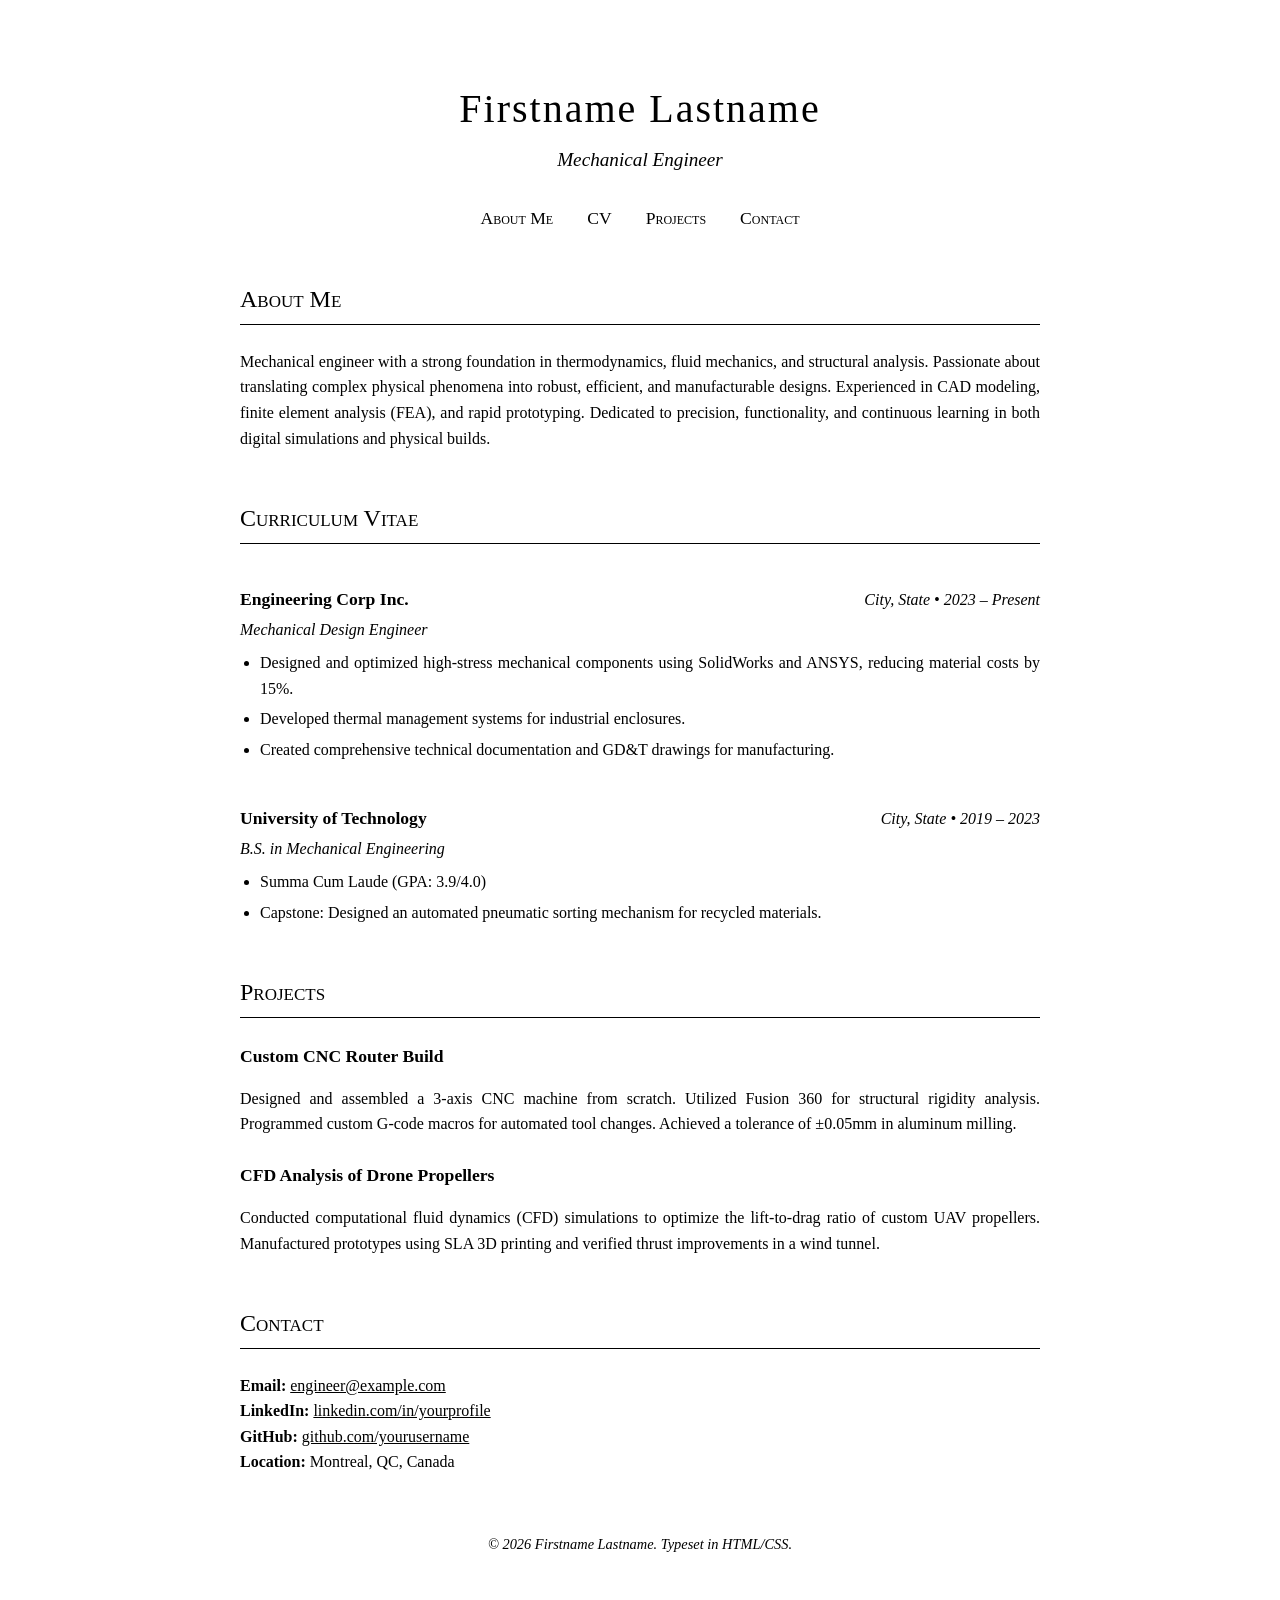
==== index.html @ 658aca53 "change main.html name to index.html" ====
<!DOCTYPE html>
<html lang="en">
<head>
    <meta charset="UTF-8">
    <meta name="viewport" content="width=device-width, initial-scale=1.0">
    <title>Mechanical Engineer CV</title>
    
    <style>
        @import url('https://fonts.cdnfonts.com/css/latin-modern-roman');

        :root {
            --text-color: #000000;
            --bg-color: #ffffff;
        }

        body {
            font-family: 'Latin Modern Roman', 'Computer Modern Roman', 'Times New Roman', Times, serif;
            color: var(--text-color);
            background-color: var(--bg-color);
            line-height: 1.6;
            max-width: 800px;
            margin: 0 auto;
            padding: 50px 20px;
            text-align: justify;
        }

        header {
            text-align: center;
            margin-bottom: 3em;
        }

        h1 {
            font-weight: normal;
            font-size: 2.5em;
            margin-bottom: 0.1em;
            letter-spacing: 0.05em;
        }

        .subtitle {
            font-style: italic;
            font-size: 1.2em;
            margin-top: 0;
            margin-bottom: 1.5em;
        }

        nav a {
            color: var(--text-color);
            text-decoration: none;
            margin: 0 15px;
            font-variant: small-caps;
            font-size: 1.1em;
        }

        nav a:hover {
            text-decoration: underline;
        }

        h2 {
            font-weight: normal;
            font-variant: small-caps;
            font-size: 1.5em;
            border-bottom: 1px solid var(--text-color);
            padding-bottom: 5px;
            margin-top: 2em;
            margin-bottom: 1em;
        }

        h3 {
            font-weight: bold;
            font-size: 1.1em;
            margin-bottom: 0.2em;
        }

        /* CV Specific Styling */
        .cv-entry {
            margin-bottom: 1.5em;
        }

        .cv-header {
            display: flex;
            justify-content: space-between;
            align-items: baseline;
        }

        .cv-location-date {
            font-style: italic;
        }

        .cv-role {
            font-style: italic;
            margin-bottom: 0.5em;
        }

        ul {
            margin-top: 0.5em;
            padding-left: 20px;
        }

        li {
            margin-bottom: 0.3em;
        }

        a {
            color: var(--text-color);
        }

        footer {
            text-align: center;
            margin-top: 4em;
            font-size: 0.9em;
            font-style: italic;
        }

        /* Mobile responsiveness for CV dates */
        @media (max-width: 600px) {
            .cv-header {
                flex-direction: column;
            }
        }
    </style>
</head>
<body>

    <header>
        <h1>Firstname Lastname</h1>
        <p class="subtitle">Mechanical Engineer</p>
        <nav>
            <a href="#about">About Me</a>
            <a href="#cv">CV</a>
            <a href="#projects">Projects</a>
            <a href="#contact">Contact</a>
        </nav>
    </header>

    <main>
        <section id="about">
            <h2>About Me</h2>
            <p>
                Mechanical engineer with a strong foundation in thermodynamics, fluid mechanics, and structural analysis. Passionate about translating complex physical phenomena into robust, efficient, and manufacturable designs. Experienced in CAD modeling, finite element analysis (FEA), and rapid prototyping. Dedicated to precision, functionality, and continuous learning in both digital simulations and physical builds.
            </p>
        </section>

        <section id="cv">
            <h2>Curriculum Vitae</h2>
            
            <div class="cv-entry">
                <div class="cv-header">
                    <h3>Engineering Corp Inc.</h3>
                    <span class="cv-location-date">City, State • 2023 – Present</span>
                </div>
                <div class="cv-role">Mechanical Design Engineer</div>
                <ul>
                    <li>Designed and optimized high-stress mechanical components using SolidWorks and ANSYS, reducing material costs by 15%.</li>
                    <li>Developed thermal management systems for industrial enclosures.</li>
                    <li>Created comprehensive technical documentation and GD&T drawings for manufacturing.</li>
                </ul>
            </div>

            <div class="cv-entry">
                <div class="cv-header">
                    <h3>University of Technology</h3>
                    <span class="cv-location-date">City, State • 2019 – 2023</span>
                </div>
                <div class="cv-role">B.S. in Mechanical Engineering</div>
                <ul>
                    <li>Summa Cum Laude (GPA: 3.9/4.0)</li>
                    <li>Capstone: Designed an automated pneumatic sorting mechanism for recycled materials.</li>
                </ul>
            </div>
        </section>

        <section id="projects">
            <h2>Projects</h2>
            
            <div class="cv-entry">
                <h3>Custom CNC Router Build</h3>
                <p>Designed and assembled a 3-axis CNC machine from scratch. Utilized Fusion 360 for structural rigidity analysis. Programmed custom G-code macros for automated tool changes. Achieved a tolerance of ±0.05mm in aluminum milling.</p>
            </div>

            <div class="cv-entry">
                <h3>CFD Analysis of Drone Propellers</h3>
                <p>Conducted computational fluid dynamics (CFD) simulations to optimize the lift-to-drag ratio of custom UAV propellers. Manufactured prototypes using SLA 3D printing and verified thrust improvements in a wind tunnel.</p>
            </div>
        </section>

        <section id="contact">
            <h2>Contact</h2>
            <p>
                <strong>Email:</strong> <a href="mailto:engineer@example.com">engineer@example.com</a><br>
                <strong>LinkedIn:</strong> <a href="#">linkedin.com/in/yourprofile</a><br>
                <strong>GitHub:</strong> <a href="#">github.com/yourusername</a><br>
                <strong>Location:</strong> Montreal, QC, Canada
            </p>
        </section>
    </main>

    <footer>
        <p>&copy; 2026 Firstname Lastname. Typeset in HTML/CSS.</p>
    </footer>

</body>
</html>
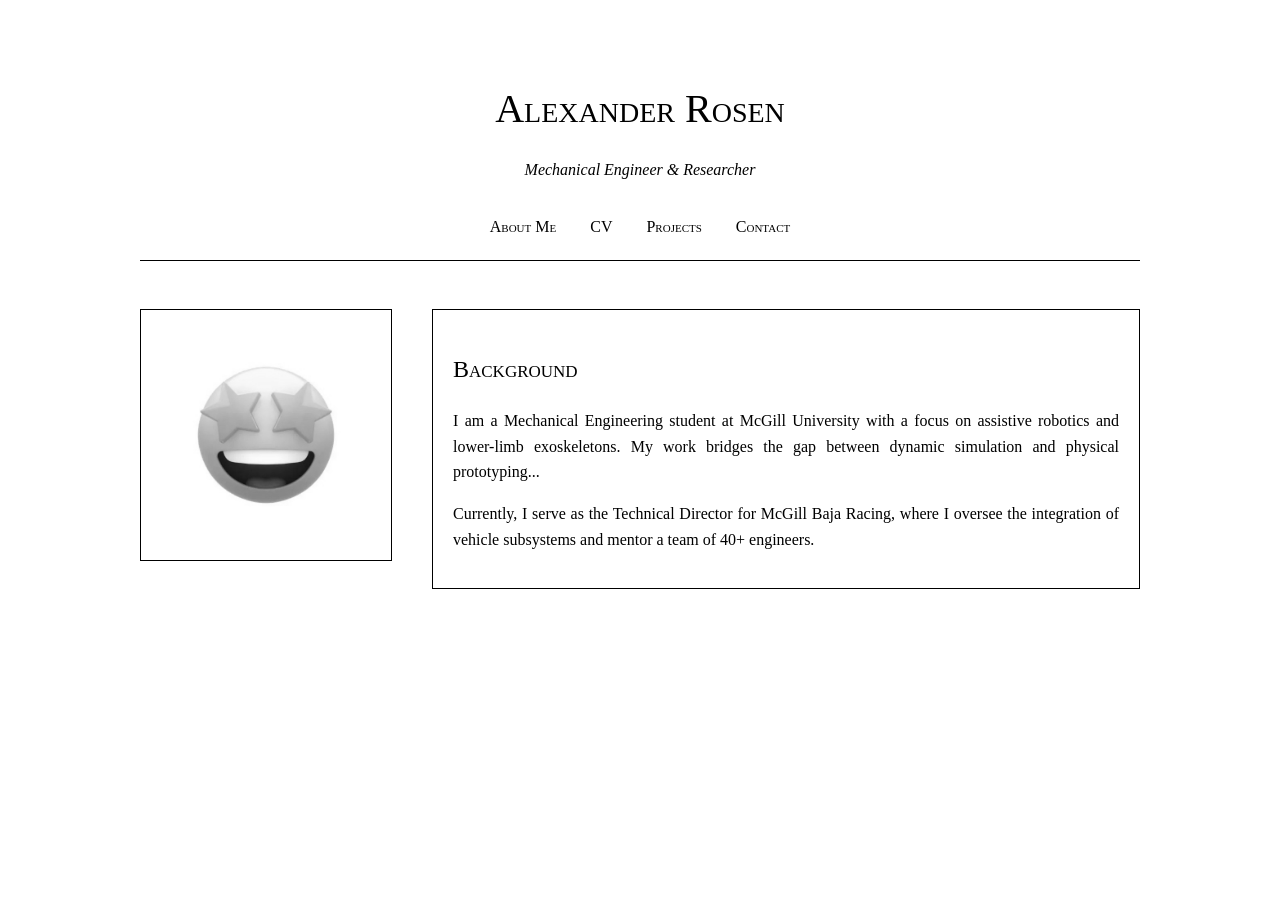
==== commit 4bd86342: "added profile image" ====
--- a/index.html
+++ b/index.html
@@ -2,201 +2,28 @@
 <html lang="en">
 <head>
     <meta charset="UTF-8">
-    <meta name="viewport" content="width=device-width, initial-scale=1.0">
-    <title>Mechanical Engineer CV</title>
-    
-    <style>
-        @import url('https://fonts.cdnfonts.com/css/latin-modern-roman');
-
-        :root {
-            --text-color: #000000;
-            --bg-color: #ffffff;
-        }
-
-        body {
-            font-family: 'Latin Modern Roman', 'Computer Modern Roman', 'Times New Roman', Times, serif;
-            color: var(--text-color);
-            background-color: var(--bg-color);
-            line-height: 1.6;
-            max-width: 800px;
-            margin: 0 auto;
-            padding: 50px 20px;
-            text-align: justify;
-        }
-
-        header {
-            text-align: center;
-            margin-bottom: 3em;
-        }
-
-        h1 {
-            font-weight: normal;
-            font-size: 2.5em;
-            margin-bottom: 0.1em;
-            letter-spacing: 0.05em;
-        }
-
-        .subtitle {
-            font-style: italic;
-            font-size: 1.2em;
-            margin-top: 0;
-            margin-bottom: 1.5em;
-        }
-
-        nav a {
-            color: var(--text-color);
-            text-decoration: none;
-            margin: 0 15px;
-            font-variant: small-caps;
-            font-size: 1.1em;
-        }
-
-        nav a:hover {
-            text-decoration: underline;
-        }
-
-        h2 {
-            font-weight: normal;
-            font-variant: small-caps;
-            font-size: 1.5em;
-            border-bottom: 1px solid var(--text-color);
-            padding-bottom: 5px;
-            margin-top: 2em;
-            margin-bottom: 1em;
-        }
-
-        h3 {
-            font-weight: bold;
-            font-size: 1.1em;
-            margin-bottom: 0.2em;
-        }
-
-        /* CV Specific Styling */
-        .cv-entry {
-            margin-bottom: 1.5em;
-        }
-
-        .cv-header {
-            display: flex;
-            justify-content: space-between;
-            align-items: baseline;
-        }
-
-        .cv-location-date {
-            font-style: italic;
-        }
-
-        .cv-role {
-            font-style: italic;
-            margin-bottom: 0.5em;
-        }
-
-        ul {
-            margin-top: 0.5em;
-            padding-left: 20px;
-        }
-
-        li {
-            margin-bottom: 0.3em;
-        }
-
-        a {
-            color: var(--text-color);
-        }
-
-        footer {
-            text-align: center;
-            margin-top: 4em;
-            font-size: 0.9em;
-            font-style: italic;
-        }
-
-        /* Mobile responsiveness for CV dates */
-        @media (max-width: 600px) {
-            .cv-header {
-                flex-direction: column;
-            }
-        }
-    </style>
+    <link rel="stylesheet" href="style.css">
+    <title>About | Alexander Rosen</title>
 </head>
 <body>
-
     <header>
-        <h1>Firstname Lastname</h1>
-        <p class="subtitle">Mechanical Engineer</p>
+        <h1>Alexander Rosen</h1>
+        <p class="subtitle">Mechanical Engineer & Researcher</p>
         <nav>
-            <a href="#about">About Me</a>
-            <a href="#cv">CV</a>
-            <a href="#projects">Projects</a>
-            <a href="#contact">Contact</a>
+            <a href="index.html">About Me</a>
+            <a href="cv.html">CV</a>
+            <a href="projects.html">Projects</a>
+            <a href="contact.html">Contact</a>
         </nav>
     </header>
 
-    <main>
-        <section id="about">
-            <h2>About Me</h2>
-            <p>
-                Mechanical engineer with a strong foundation in thermodynamics, fluid mechanics, and structural analysis. Passionate about translating complex physical phenomena into robust, efficient, and manufacturable designs. Experienced in CAD modeling, finite element analysis (FEA), and rapid prototyping. Dedicated to precision, functionality, and continuous learning in both digital simulations and physical builds.
-            </p>
-        </section>
-
-        <section id="cv">
-            <h2>Curriculum Vitae</h2>
-            
-            <div class="cv-entry">
-                <div class="cv-header">
-                    <h3>Engineering Corp Inc.</h3>
-                    <span class="cv-location-date">City, State • 2023 – Present</span>
-                </div>
-                <div class="cv-role">Mechanical Design Engineer</div>
-                <ul>
-                    <li>Designed and optimized high-stress mechanical components using SolidWorks and ANSYS, reducing material costs by 15%.</li>
-                    <li>Developed thermal management systems for industrial enclosures.</li>
-                    <li>Created comprehensive technical documentation and GD&T drawings for manufacturing.</li>
-                </ul>
-            </div>
-
-            <div class="cv-entry">
-                <div class="cv-header">
-                    <h3>University of Technology</h3>
-                    <span class="cv-location-date">City, State • 2019 – 2023</span>
-                </div>
-                <div class="cv-role">B.S. in Mechanical Engineering</div>
-                <ul>
-                    <li>Summa Cum Laude (GPA: 3.9/4.0)</li>
-                    <li>Capstone: Designed an automated pneumatic sorting mechanism for recycled materials.</li>
-                </ul>
-            </div>
-        </section>
-
-        <section id="projects">
-            <h2>Projects</h2>
-            
-            <div class="cv-entry">
-                <h3>Custom CNC Router Build</h3>
-                <p>Designed and assembled a 3-axis CNC machine from scratch. Utilized Fusion 360 for structural rigidity analysis. Programmed custom G-code macros for automated tool changes. Achieved a tolerance of ±0.05mm in aluminum milling.</p>
-            </div>
-
-            <div class="cv-entry">
-                <h3>CFD Analysis of Drone Propellers</h3>
-                <p>Conducted computational fluid dynamics (CFD) simulations to optimize the lift-to-drag ratio of custom UAV propellers. Manufactured prototypes using SLA 3D printing and verified thrust improvements in a wind tunnel.</p>
-            </div>
-        </section>
-
-        <section id="contact">
-            <h2>Contact</h2>
-            <p>
-                <strong>Email:</strong> <a href="mailto:engineer@example.com">engineer@example.com</a><br>
-                <strong>LinkedIn:</strong> <a href="#">linkedin.com/in/yourprofile</a><br>
-                <strong>GitHub:</strong> <a href="#">github.com/yourusername</a><br>
-                <strong>Location:</strong> Montreal, QC, Canada
-            </p>
-        </section>
+    <main class="about-container">
+        <img src="profile.jpg" alt="Alexander Rosen" class="profile-img">
+        <div class="description-box">
+            <h2>Background</h2>
+            <p>I am a Mechanical Engineering student at McGill University with a focus on assistive robotics and lower-limb exoskeletons. My work bridges the gap between dynamic simulation and physical prototyping...</p>
+            <p>Currently, I serve as the Technical Director for McGill Baja Racing, where I oversee the integration of vehicle subsystems and mentor a team of 40+ engineers.</p>
+        </div>
     </main>
-
-    <footer>
-        <p>&copy; 2026 Firstname Lastname. Typeset in HTML/CSS.</p>
-    </footer>
-
 </body>
 </html>
--- a/style.css
+++ b/style.css
@@ -0,0 +1,47 @@
+@import url('https://fonts.cdnfonts.com/css/latin-modern-roman');
+
+:root {
+    --text-color: #000000;
+    --bg-color: #ffffff;
+    --border-color: #e0e0e0;
+}
+
+body {
+    font-family: 'Latin Modern Roman', serif;
+    color: var(--text-color);
+    background-color: var(--bg-color);
+    line-height: 1.6;
+    max-width: 1000px; /* Slightly wider for the sidebar layout */
+    margin: 0 auto;
+    padding: 50px 20px;
+}
+
+/* Typography */
+h1, h2, h3, h4 { font-weight: normal; font-variant: small-caps; }
+h1 { text-align: center; font-size: 2.5em; margin-bottom: 0.1em; }
+.subtitle { text-align: center; font-style: italic; margin-bottom: 2em; }
+
+/* Navigation */
+nav { text-align: center; border-bottom: 1px solid var(--text-color); padding-bottom: 20px; margin-bottom: 3em; }
+nav a { color: var(--text-color); text-decoration: none; margin: 0 15px; font-variant: small-caps; }
+nav a:hover { text-decoration: underline; }
+
+/* Layouts */
+.about-container { display: flex; gap: 40px; align-items: start; margin-top: 2em; }
+.profile-img { width: 250px; height: auto; border: 1px solid var(--text-color); filter: grayscale(100%); }
+.description-box { border: 1px solid var(--text-color); padding: 20px; flex: 1; text-align: justify; }
+
+.project-wrapper { display: grid; grid-template-columns: 250px 1fr; gap: 40px; }
+.sidebar { position: sticky; top: 20px; border-right: 1px solid var(--border-color); padding-right: 20px; height: fit-content; }
+.sidebar-cat { font-weight: bold; margin-top: 1.5em; font-size: 0.9em; text-transform: uppercase; letter-spacing: 1px; }
+.sidebar a { display: block; color: #555; text-decoration: none; font-size: 0.95em; margin: 5px 0; }
+.sidebar a:hover { color: #000; text-decoration: underline; }
+
+/* Engineering Report Styling */
+article section { margin-bottom: 3em; }
+figure { margin: 2em 0; text-align: center; }
+figure img { max-width: 100%; border: 1px solid var(--border-color); }
+figcaption { font-style: italic; font-size: 0.9em; margin-top: 10px; }
+.toc-dropdown { font-size: 0.85em; margin-bottom: 20px; background: #f9f9f9; padding: 10px; border: 1px solid var(--border-color); }
+
+footer { text-align: center; margin-top: 5em; font-size: 0.8em; font-style: italic; border-top: 1px solid var(--border-color); padding-top: 20px; }
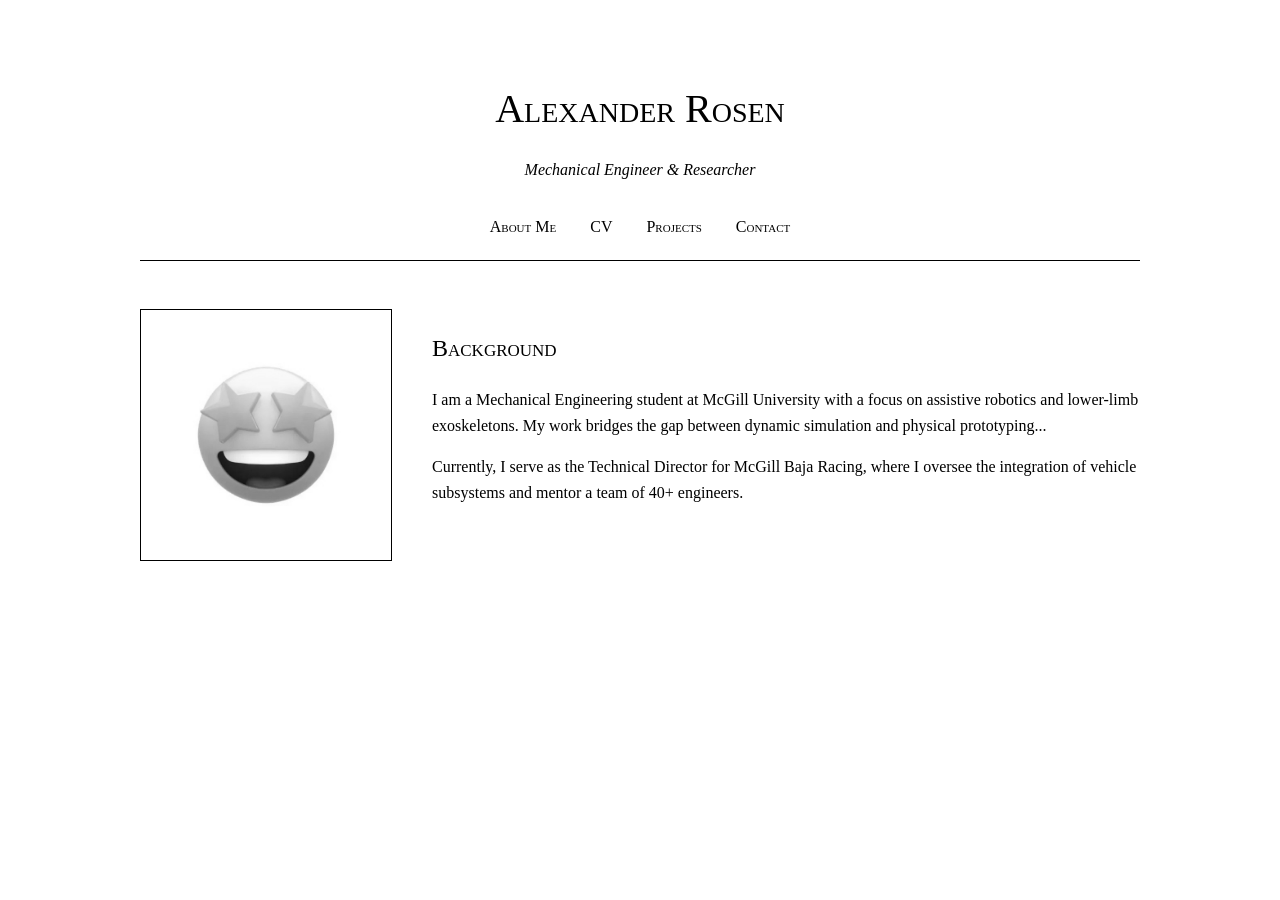
==== commit 8a488d40: "Fixing bugs with the projects page udpated" ====
--- a/index.html
+++ b/index.html
@@ -1,10 +1,13 @@
 <!DOCTYPE html>
 <html lang="en">
+
 <head>
     <meta charset="UTF-8">
     <link rel="stylesheet" href="style.css">
     <title>About | Alexander Rosen</title>
 </head>
+
+
 <body>
     <header>
         <h1>Alexander Rosen</h1>
@@ -21,8 +24,11 @@
         <img src="profile.jpg" alt="Alexander Rosen" class="profile-img">
         <div class="description-box">
             <h2>Background</h2>
-            <p>I am a Mechanical Engineering student at McGill University with a focus on assistive robotics and lower-limb exoskeletons. My work bridges the gap between dynamic simulation and physical prototyping...</p>
-            <p>Currently, I serve as the Technical Director for McGill Baja Racing, where I oversee the integration of vehicle subsystems and mentor a team of 40+ engineers.</p>
+            <p>I am a Mechanical Engineering student at McGill University with a focus on 
+                assistive robotics and lower-limb exoskeletons. My work bridges the gap between 
+                dynamic simulation and physical prototyping...</p>
+            <p>Currently, I serve as the Technical Director for McGill Baja Racing, 
+                where I oversee the integration of vehicle subsystems and mentor a team of 40+ engineers.</p>
         </div>
     </main>
 </body>
--- a/style.css
+++ b/style.css
@@ -29,7 +29,7 @@
 /* Layouts */
 .about-container { display: flex; gap: 40px; align-items: start; margin-top: 2em; }
 .profile-img { width: 250px; height: auto; border: 1px solid var(--text-color); filter: grayscale(100%); }
-.description-box { border: 1px solid var(--text-color); padding: 20px; flex: 1; text-align: justify; }
+/*.description-box { border: 0px solid var(--text-color); padding: 20px; flex: 1; text-align: justify; }*/
 
 .project-wrapper { display: grid; grid-template-columns: 250px 1fr; gap: 40px; }
 .sidebar { position: sticky; top: 20px; border-right: 1px solid var(--border-color); padding-right: 20px; height: fit-content; }
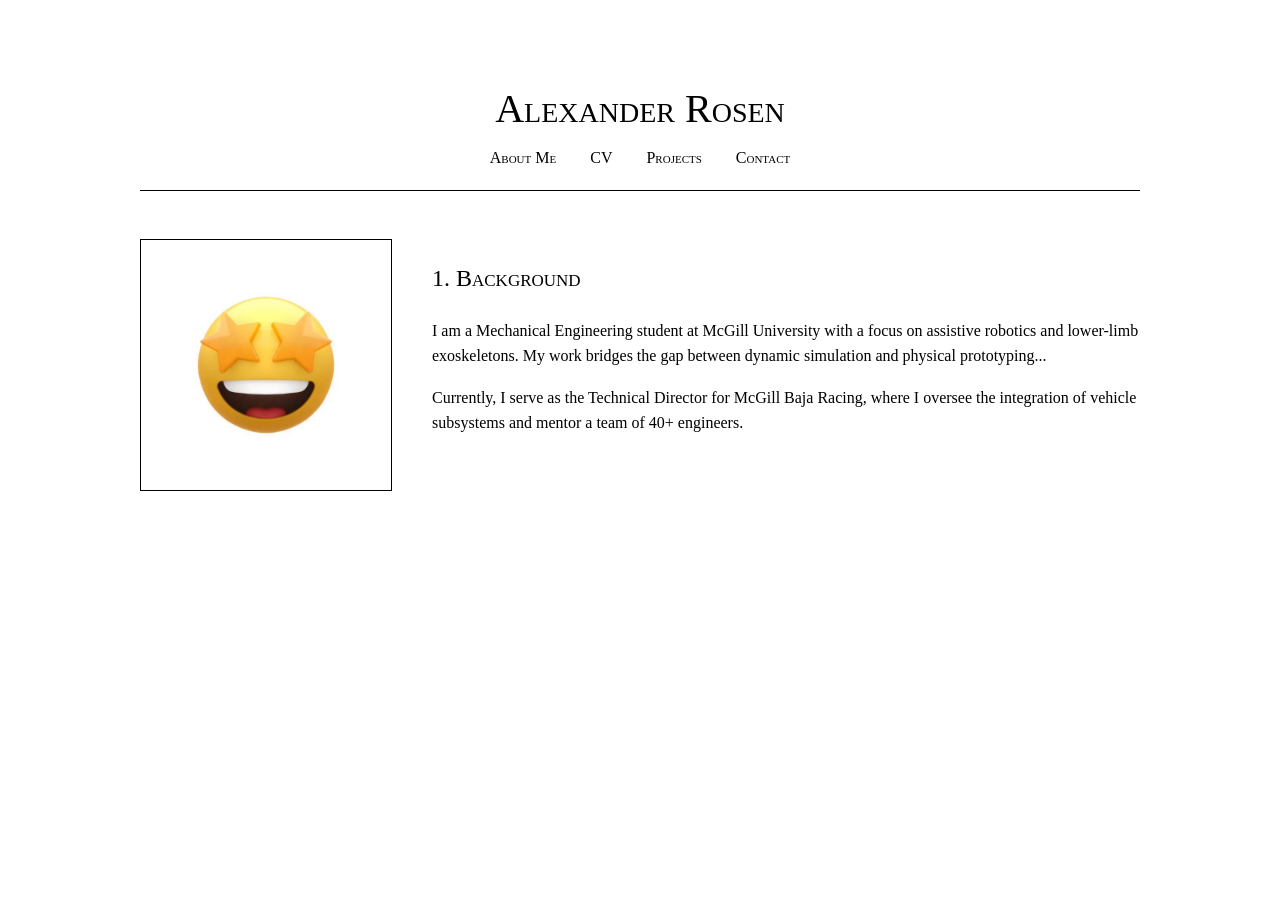
==== commit 89b43471: "heading bug fix" ====
--- a/index.html
+++ b/index.html
@@ -11,12 +11,11 @@
 <body>
     <header>
         <h1>Alexander Rosen</h1>
-        <p class="subtitle">Mechanical Engineer & Researcher</p>
         <nav>
-            <a href="index.html">About Me</a>
-            <a href="cv.html">CV</a>
-            <a href="projects.html">Projects</a>
-            <a href="contact.html">Contact</a>
+            <a href="/index.html">About Me</a>
+            <a href="/cv.html">CV</a>
+            <a href="/projects.html">Projects</a>
+            <a href="/contact.html">Contact</a>
         </nav>
     </header>
 
--- a/style.css
+++ b/style.css
@@ -14,6 +14,61 @@
     max-width: 1000px; /* Slightly wider for the sidebar layout */
     margin: 0 auto;
     padding: 50px 20px;
+    counter-reset: fig-count;
+    counter-reset: section;
+}
+
+h2 { counter-reset: subsection; counter-increment: section; }
+h3 { counter-reset: subsubsection; counter-increment: subsection; }
+
+h2::before { content: counter(section) ". "; }
+h3::before { content: counter(section) "." counter(subsection) " "; }
+
+/* Indent nested items in the TOC */
+.toc-dropdown ul ul {
+    padding-left: 20px;
+    list-style-type: none;
+}
+
+/* Code block container */
+pre[class*="language-"] {
+    background: #f5f5f5;
+    border: 1px solid #ccc;
+    padding: 12px;
+    margin: 20px 0;
+    overflow-x: auto;
+    text-align: left;
+    width: 100%;
+    
+    /* Apply typography scale HERE ONCE so it inherits evenly */
+    font-family: "Courier New", monospace;
+    font-size: 0.85em; 
+    line-height: 1.4;
+}
+
+/* Prevent compounding font-size on the inner code */
+pre[class*="language-"] code,
+code {
+    font-family: "Courier New", monospace;
+    font-size: 1em; /* Stays at 100% of the parent's 0.85em */
+    line-height: inherit;
+}
+
+/* Line numbers structural styling */
+pre.line-numbers {
+    padding-left: 3.5em; /* Creates space for the numbers */
+}
+
+.line-numbers .line-numbers-rows {
+    border-right: 1px solid #ccc; /* Restores the vertical dividing line */
+    padding-right: 8px;
+    left: 0;
+}
+
+/* Ensure line numbers perfectly match the inherited line height */
+.line-numbers-rows > span:before {
+    color: gray;
+    line-height: inherit !important; 
 }
 
 /* Typography */
@@ -28,20 +83,71 @@
 
 /* Layouts */
 .about-container { display: flex; gap: 40px; align-items: start; margin-top: 2em; }
-.profile-img { width: 250px; height: auto; border: 1px solid var(--text-color); filter: grayscale(100%); }
+.profile-img { width: 250px; height: auto; border: 1px solid var(--text-color);}
 /*.description-box { border: 0px solid var(--text-color); padding: 20px; flex: 1; text-align: justify; }*/
 
 .project-wrapper { display: grid; grid-template-columns: 250px 1fr; gap: 40px; }
 .sidebar { position: sticky; top: 20px; border-right: 1px solid var(--border-color); padding-right: 20px; height: fit-content; }
 .sidebar-cat { font-weight: bold; margin-top: 1.5em; font-size: 0.9em; text-transform: uppercase; letter-spacing: 1px; }
-.sidebar a { display: block; color: #555; text-decoration: none; font-size: 0.95em; margin: 5px 0; }
+.sidebar a { 
+    display: block; 
+    color: #555; 
+    text-decoration: none; 
+    font-size: 0.95em; 
+    margin: 5px 0; 
+}
 .sidebar a:hover { color: #000; text-decoration: underline; }
+.status {
+    font-size: 0.85em;
+    color: #888;
+    font-style: italic;
+}
 
 /* Engineering Report Styling */
 article section { margin-bottom: 3em; }
-figure { margin: 2em 0; text-align: center; }
+
+figure { 
+    margin: 2em 0; 
+    text-align: center; 
+    counter-increment: fig-count;
+}
+
 figure img { max-width: 100%; border: 1px solid var(--border-color); }
-figcaption { font-style: italic; font-size: 0.9em; margin-top: 10px; }
+figcaption { 
+    font-style: italic; 
+    font-size: 0.9em; 
+    margin-top: 10px; 
+    content: "Figure " counter(fig-count) ": ";
+    font-weight: bold;
+}
 .toc-dropdown { font-size: 0.85em; margin-bottom: 20px; background: #f9f9f9; padding: 10px; border: 1px solid var(--border-color); }
 
+/* 1. Constrain the article width to match the visual balance */
+article {
+    min-width: 0; /* Prevents code blocks from pushing the grid wider than the screen */
+    max-width: 710px; /* 1000px (body) - 250px (sidebar) - 40px (gap) = ~710px */
+}
+
+/* 2. Fix the Table of Contents and Code Blocks */
+.toc-dropdown, 
+pre[class*="language-"] {
+    max-width: 100%; /* Ensures they never exceed the article width */
+    box-sizing: border-box; /* Includes padding in the width calculation */
+}
+
+/* 3. Force MathJax to stay within the article bounds */
+.MathJax {
+    max-width: 100%;
+    overflow-x: auto;
+    overflow-y: hidden;
+}
+
+/* 4. Ensure the Grid itself doesn't exceed the 1000px body */
+.project-wrapper {
+    display: grid;
+    grid-template-columns: 250px 1fr;
+    gap: 40px;
+    width: 100%;
+}
+
 footer { text-align: center; margin-top: 5em; font-size: 0.8em; font-style: italic; border-top: 1px solid var(--border-color); padding-top: 20px; }
